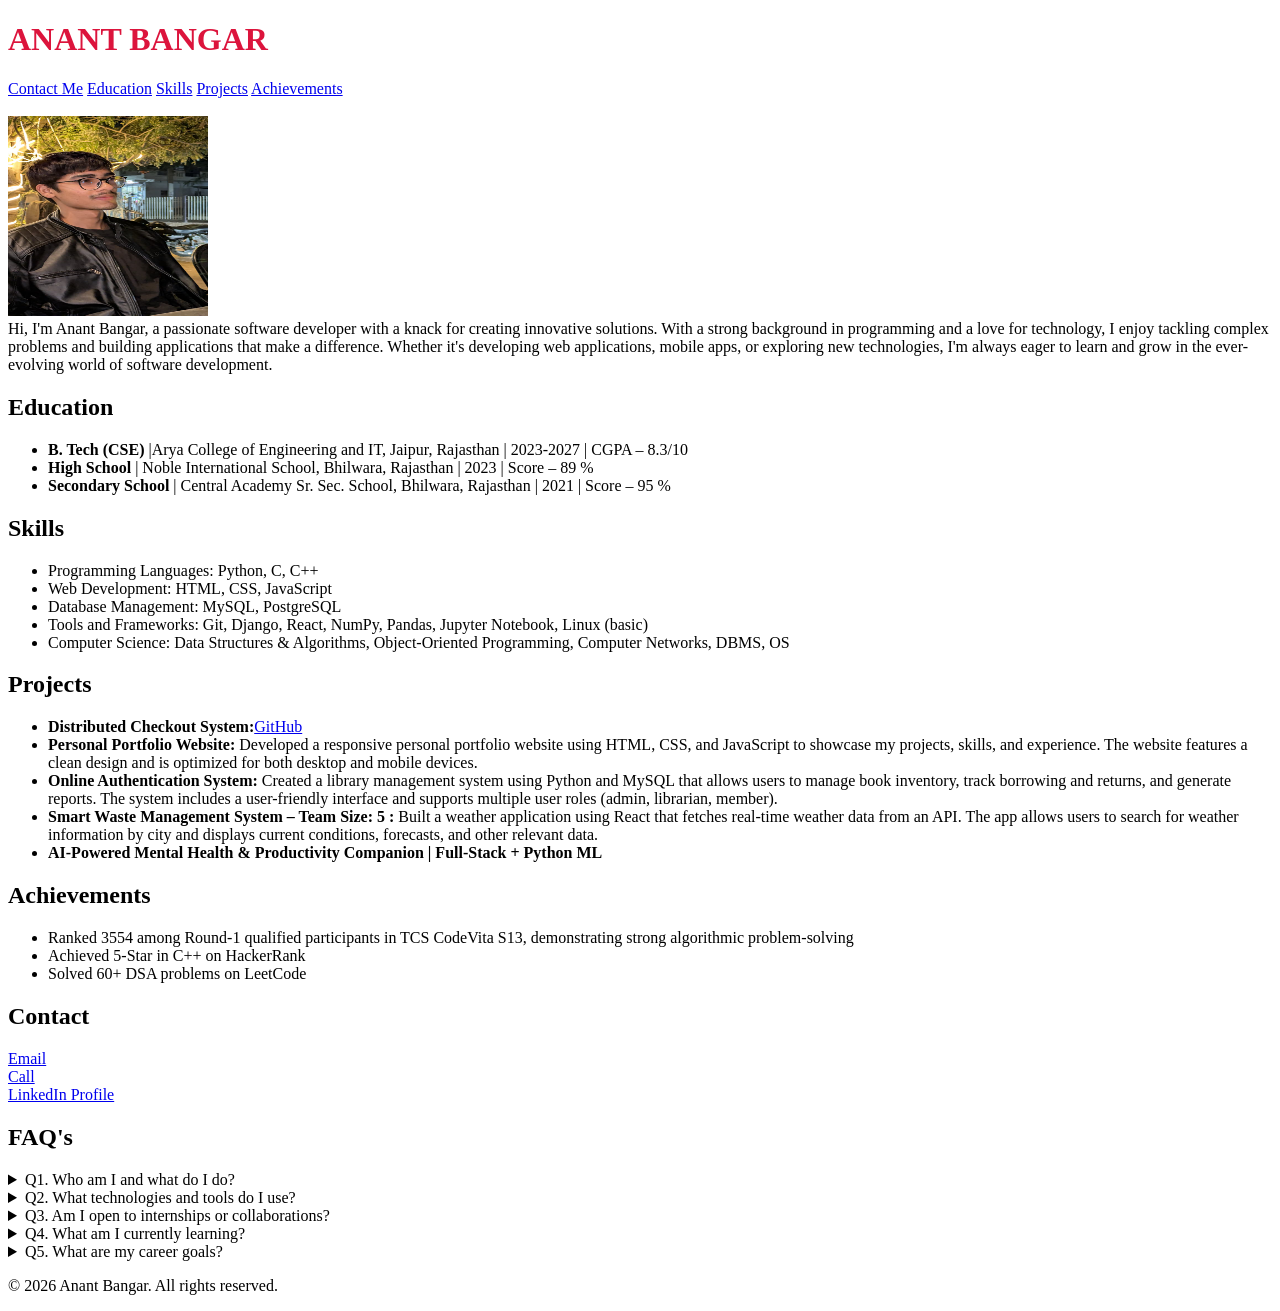
==== index.html @ 2da83461 "Add files via upload" ====
<!DOCTYPE html>
<html lang="en">
<head>
  <meta charset="UTF-8">
  <meta name="viewport" content="width=device-width, initial-scale=1.0">
  <title> Anant Bangar Portfolio</title>
  <link rel="shortcut icon" href="profile.jpg">
  <link rel="stylesheet" href="style.css">
</head>
<body>
  <div>
    <!-- introduction -->
     <h1>ANANT BANGAR</h1>
     <nav class="navbar">
        <div class="btn-group">
          <a href="#contact" class="nav-btn">Contact Me</a>
          <a href="#education" class="nav-btn">Education</a>
          <a href="#skills" class="nav-btn">Skills</a>
          <a href="#projects" class="nav-btn">Projects</a>
          <a href="#achievements" class="nav-btn">Achievements</a>
        </div>
     </nav>
     <br/>
     <header>
        <section id="introduction" class="intro">
          <div class="intro content">
            <img src="profile.jpg" alt="Profile Picture" width="200px" height="200px" loading="lazy ">
            <div class="discription">
              Hi, I'm Anant Bangar, a passionate software developer with a knack for creating innovative solutions. With a strong background in programming and a love for technology, I enjoy tackling complex problems and building applications that make a difference. Whether it's developing web applications, mobile apps, or exploring new technologies, I'm always eager to learn and grow in the ever-evolving world of software development.
            </div>
          </div>
        </section>
     </header>

    <!-- education section -->
     <main>
      <section id="education">
      <h2>Education</h2>
      <ul>
        <li><strong>B. Tech (CSE) </strong> |Arya College of Engineering and IT, Jaipur, Rajasthan | 2023-2027 | CGPA – 8.3/10 </li>
        <li><strong>High School </strong>  | Noble International School, Bhilwara, Rajasthan | 2023 | Score – 89 %  </li>
        <li><strong>Secondary School </strong>  | Central Academy Sr. Sec. School, Bhilwara, Rajasthan | 2021 | Score – 95 %   </li>
      </ul>
    </section>
    <!-- skills section -->
    <section id="skills">
      <h2>Skills</h2>
      <ul>
        <li>Programming Languages: Python, C, C++</li>
        <li>Web Development: HTML, CSS, JavaScript</li>
        <li>Database Management: MySQL, PostgreSQL</li>
        <li>Tools and Frameworks: Git, Django, React, NumPy, Pandas, Jupyter Notebook, Linux (basic)</li>
        <li>Computer Science: Data Structures & Algorithms, Object-Oriented Programming, Computer Networks, DBMS, OS</li>
      </ul>
    </section>
    <!-- project section -->
    <section id="projects">
      <h2>Projects</h2>
      <ul>
        <li><strong>Distributed Checkout System:</strong><a href="https://github.com/anantbangar17/distributed-checkout-orchestrator">GitHub</a></li>
        <li><strong>Personal Portfolio Website:</strong> Developed a responsive personal portfolio website using HTML, CSS, and JavaScript to showcase my projects, skills, and experience. The website features a clean design and is optimized for both desktop and mobile devices.</li>
        <li><strong>Online Authentication System:</strong> Created a library management system using Python and MySQL that allows users to manage book inventory, track borrowing and returns, and generate reports. The system includes a user-friendly interface and supports multiple user roles (admin, librarian, member).</li>
        <li><strong>Smart Waste Management System – Team Size: 5 :</strong> Built a weather application using React that fetches real-time weather data from an API. The app allows users to search for weather information by city and displays current conditions, forecasts, and other relevant data.</li>
        <li><strong>AI-Powered Mental Health & Productivity Companion | Full-Stack + Python ML</strong> </li>
      </ul>
    </section>
    <!-- achievements section -->
    <section id="achievements">
      <h2>Achievements</h2>
      <ul>
        <li>Ranked 3554 among Round-1 qualified participants in TCS CodeVita S13, demonstrating strong algorithmic problem-solving</li>
        <li>Achieved 5-Star in C++ on HackerRank</li>
        <li>Solved 60+ DSA problems on LeetCode</li>
      </ul>
    </section>
    <!-- contact me section -->
    <section id="contact">
      <h2>Contact</h2>
      <a href="mailto:anantbangar2005@gmail.com">Email</a>
      <br>
      <a href="tel:+919909365782">Call</a>
      <br>
      <a href="https://www.linkedin.com/in/anant-bangar-702052254/">LinkedIn Profile</a>
    </section>
    <section id="FAQ's">
      <h2>FAQ's</h2>
      <details>
        <summary>
          Q1. Who am I and what do I do?
        </summary>
        <p>
          I am Anant Bangar, a passionate software developer with a knack for creating innovative solutions. With a strong background in programming and a love for technology, I enjoy tackling complex problems and building applications that make a difference. Whether it's developing web applications, mobile apps, or exploring new technologies, I'm always eager to learn and grow in the ever-evolving world of software development.
        </p>
      </details>
      <details>
        <summary>
          Q2. What technologies and tools do I use?
        </summary>
        <p>
          I work with a strong foundation in programming, web development, and core computer science concepts.
          My primary languages include Python, C, and C++, and for web development I use HTML, CSS, and JavaScript to build responsive user interfaces.
          I am currently expanding my full-stack skill set with technologies such as React, Django, Git, databases (MySQL/PostgreSQL), NumPy, Pandas, and Jupyter Notebook, along with knowledge of Data Structures & Algorithms, DBMS, Operating Systems, and Computer Networks.
          I continuously learn modern development tools and best practices to build scalable and user-friendly web applications.
      </details>
      <details>
        <summary>
          Q3. Am I open to internships or collaborations?
        </summary>
        <p>
          Yes, I am actively seeking software engineering and full-stack development internship opportunities, as well as meaningful collaborations on real-world projects.
          I enjoy working in team environments where I can contribute my technical skills, learn from experienced developers, and build impactful solutions.
          I am open to remote, hybrid, or on-site opportunities that support learning, innovation, and professional growth.
        </p>
      </details>
      <details>
        <summary>
          Q4. What am I currently learning?
        </summary>
        <p>
          I am currently focused on full-stack web development, strengthening my skills in frontend technologies like HTML, CSS, JavaScript, and React, along with backend development using Python and Django and working with databases.
          At the same time, I continue improving my Data Structures & Algorithms and real-world software development practices to become a well-rounded software engineer.
        </p>
      </details>
      <details>
        <summary>
          Q5. What are my career goals?
        </summary>
        <p>
          My long-term goal is to build scalable, user-centric web applications and impactful technology products and grow in the ever-evolving world of software development.
        </p>
      </details>
    </section>
     </main>
    <footer>
      <p>&copy; 2026 Anant Bangar. All rights reserved.</p>
    </footer>
  </div>
</body>
</html>
---- style.css ----
h1{
    color: crimson;
}
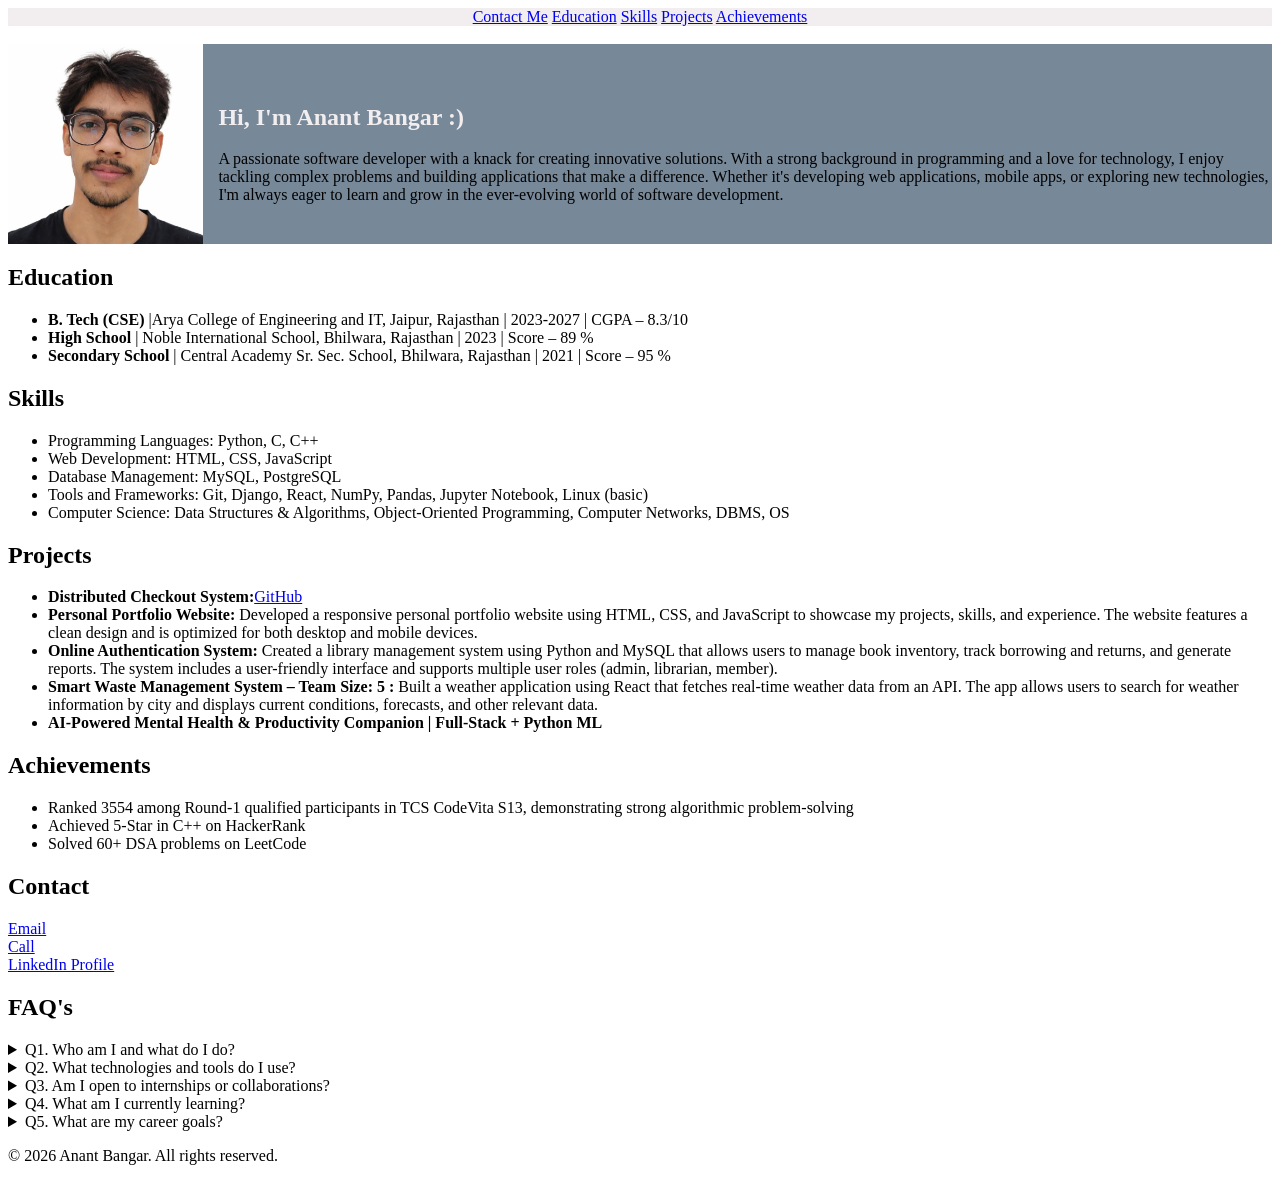
==== commit 51b08e8b: "Add files via upload" ====
--- a/index.html
+++ b/index.html
@@ -4,13 +4,13 @@
   <meta charset="UTF-8">
   <meta name="viewport" content="width=device-width, initial-scale=1.0">
   <title> Anant Bangar Portfolio</title>
-  <link rel="shortcut icon" href="profile.jpg">
+  <link rel="shortcut icon" href="profile.jpeg">
   <link rel="stylesheet" href="style.css">
 </head>
 <body>
   <div>
     <!-- introduction -->
-     <h1>ANANT BANGAR</h1>
+     <!-- <h1>ANANT BANGAR</h1> -->
      <nav class="navbar">
         <div class="btn-group">
           <a href="#contact" class="nav-btn">Contact Me</a>
@@ -24,9 +24,9 @@
      <header>
         <section id="introduction" class="intro">
           <div class="intro content">
-            <img src="profile.jpg" alt="Profile Picture" width="200px" height="200px" loading="lazy ">
+            <img src="profile.jpeg" alt="Profile Picture" width="200px" height="200px" loading="lazy ">
             <div class="discription">
-              Hi, I'm Anant Bangar, a passionate software developer with a knack for creating innovative solutions. With a strong background in programming and a love for technology, I enjoy tackling complex problems and building applications that make a difference. Whether it's developing web applications, mobile apps, or exploring new technologies, I'm always eager to learn and grow in the ever-evolving world of software development.
+              <h1>Hi, I'm Anant Bangar :)</h1> A passionate software developer with a knack for creating innovative solutions. With a strong background in programming and a love for technology, I enjoy tackling complex problems and building applications that make a difference. Whether it's developing web applications, mobile apps, or exploring new technologies, I'm always eager to learn and grow in the ever-evolving world of software development.
             </div>
           </div>
         </section>
--- a/style.css
+++ b/style.css
@@ -1,3 +1,18 @@
 h1{
-    color: crimson;
+    color: rgb(242, 238, 239);
+}
+.intro{
+    display: flex;
+    justify-content: center;
+    align-items: center;
+    background-color: lightslategray;
+}
+.intro img{
+    margin-right: 15px;
+}
+.navbar{
+    display: flex;
+    justify-content: center;
+    align-items: center;
+    background-color: rgb(242, 238, 239);
 }
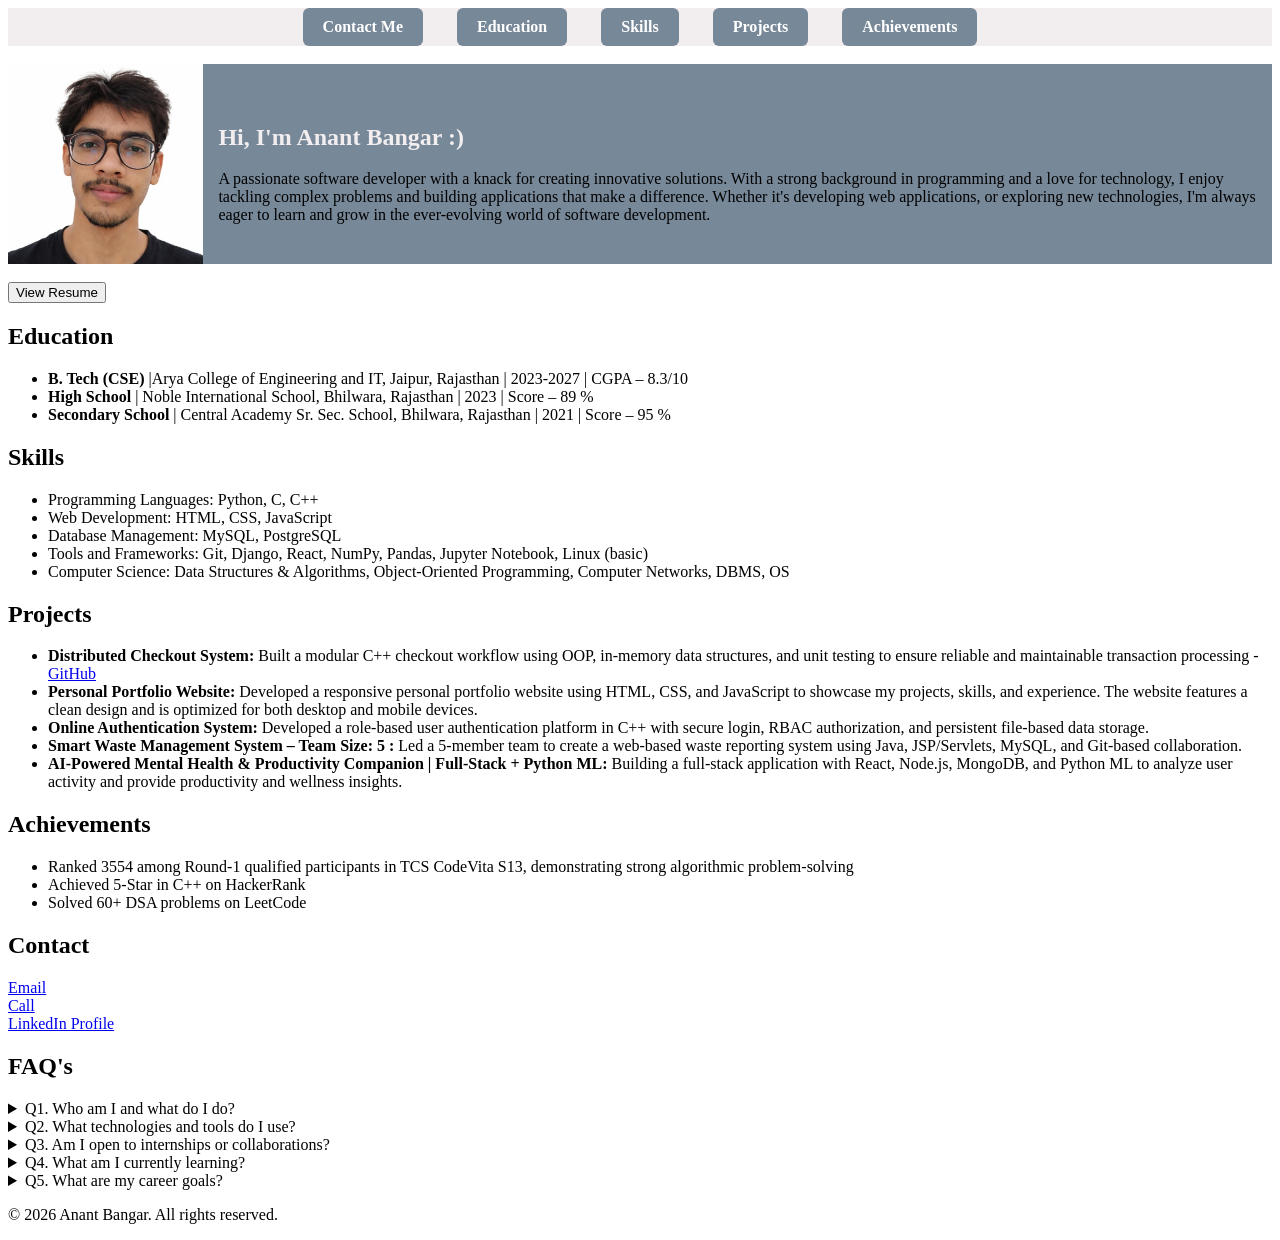
==== commit 778c0e2b: "Add files via upload" ====
--- a/index.html
+++ b/index.html
@@ -26,10 +26,14 @@
           <div class="intro content">
             <img src="profile.jpeg" alt="Profile Picture" width="200px" height="200px" loading="lazy ">
             <div class="discription">
-              <h1>Hi, I'm Anant Bangar :)</h1> A passionate software developer with a knack for creating innovative solutions. With a strong background in programming and a love for technology, I enjoy tackling complex problems and building applications that make a difference. Whether it's developing web applications, mobile apps, or exploring new technologies, I'm always eager to learn and grow in the ever-evolving world of software development.
+              <h1>Hi, I'm Anant Bangar :)</h1> A passionate software developer with a knack for creating innovative solutions. With a strong background in programming and a love for technology, I enjoy tackling complex problems and building applications that make a difference. Whether it's developing web applications, or exploring new technologies, I'm always eager to learn and grow in the ever-evolving world of software development.
             </div>
           </div>
         </section>
+        <br/>
+        <a href="AnantBangar__resume.pdf" target="_blank">
+          <button>View Resume</button>
+        </a>
      </header>
 
     <!-- education section -->
@@ -57,11 +61,11 @@
     <section id="projects">
       <h2>Projects</h2>
       <ul>
-        <li><strong>Distributed Checkout System:</strong><a href="https://github.com/anantbangar17/distributed-checkout-orchestrator">GitHub</a></li>
+        <li><strong>Distributed Checkout System:</strong> Built a modular C++ checkout workflow using OOP, in-memory data structures, and unit testing to ensure reliable and maintainable transaction processing - <a href="https://github.com/anantbangar17/distributed-checkout-orchestrator">GitHub</a></li>
         <li><strong>Personal Portfolio Website:</strong> Developed a responsive personal portfolio website using HTML, CSS, and JavaScript to showcase my projects, skills, and experience. The website features a clean design and is optimized for both desktop and mobile devices.</li>
-        <li><strong>Online Authentication System:</strong> Created a library management system using Python and MySQL that allows users to manage book inventory, track borrowing and returns, and generate reports. The system includes a user-friendly interface and supports multiple user roles (admin, librarian, member).</li>
-        <li><strong>Smart Waste Management System – Team Size: 5 :</strong> Built a weather application using React that fetches real-time weather data from an API. The app allows users to search for weather information by city and displays current conditions, forecasts, and other relevant data.</li>
-        <li><strong>AI-Powered Mental Health & Productivity Companion | Full-Stack + Python ML</strong> </li>
+        <li><strong>Online Authentication System:</strong> Developed a role-based user authentication platform in C++ with secure login, RBAC authorization, and persistent file-based data storage. </li>
+        <li><strong>Smart Waste Management System – Team Size: 5 :</strong> Led a 5-member team to create a web-based waste reporting system using Java, JSP/Servlets, MySQL, and Git-based collaboration.</li>
+        <li><strong>AI-Powered Mental Health & Productivity Companion | Full-Stack + Python ML: </strong>Building a full-stack application with React, Node.js, MongoDB, and Python ML to analyze user activity and provide productivity and wellness insights.  </li>
       </ul>
     </section>
     <!-- achievements section -->
--- a/style.css
+++ b/style.css
@@ -15,4 +15,14 @@
     justify-content: center;
     align-items: center;
     background-color: rgb(242, 238, 239);
+}
+.navbar a{
+    margin: 0 15px;
+    display: inline-block;
+    padding: 10px 20px;
+    background-color: lightslategray;
+    color: white;
+    text-decoration: none;
+    border-radius: 6px;
+    font-weight: bold;
 }
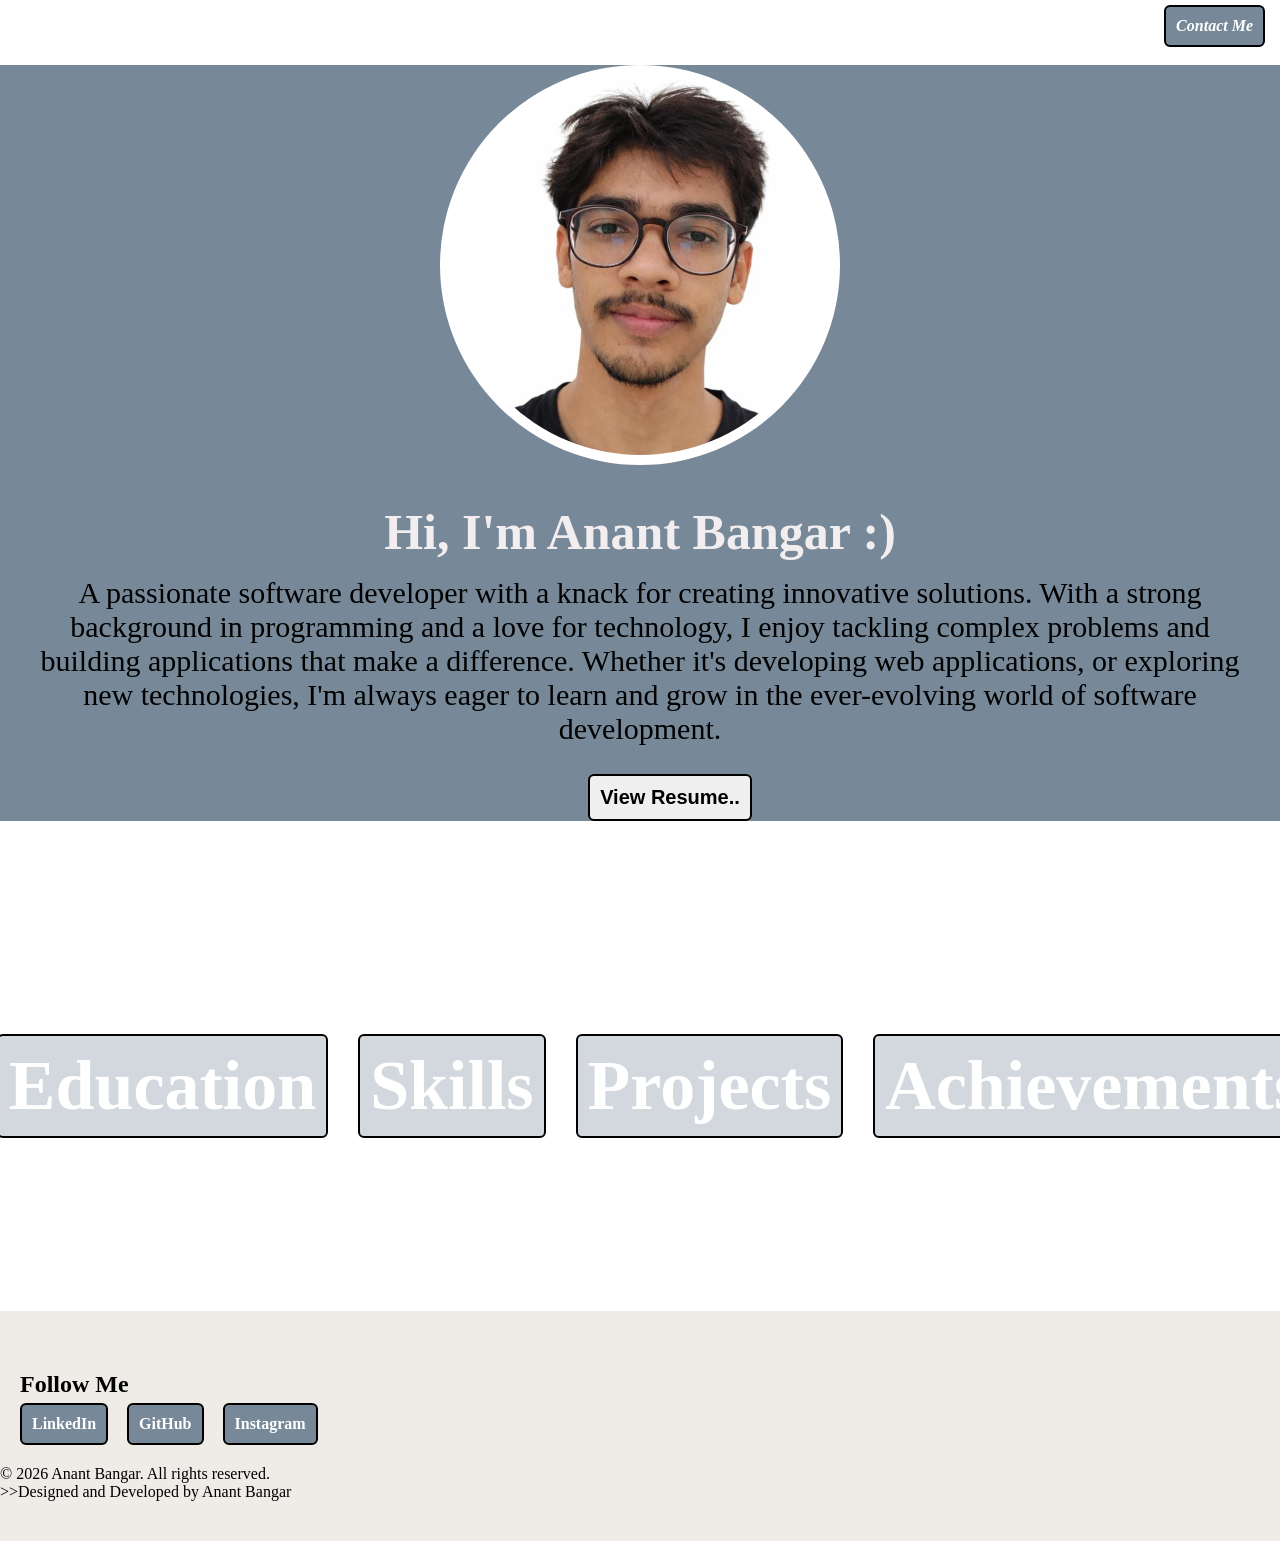
==== commit d2cfe3a2: "Add files via upload" ====
--- a/index.html
+++ b/index.html
@@ -4,140 +4,59 @@
   <meta charset="UTF-8">
   <meta name="viewport" content="width=device-width, initial-scale=1.0">
   <title> Anant Bangar Portfolio</title>
-  <link rel="shortcut icon" href="profile.jpeg">
+  <link rel="shortcut icon" href="portfolio-icon.jpg">
   <link rel="stylesheet" href="style.css">
 </head>
 <body>
-  <div>
     <!-- introduction -->
      <!-- <h1>ANANT BANGAR</h1> -->
      <nav class="navbar">
-        <div class="btn-group">
-          <a href="#contact" class="nav-btn">Contact Me</a>
-          <a href="#education" class="nav-btn">Education</a>
-          <a href="#skills" class="nav-btn">Skills</a>
-          <a href="#projects" class="nav-btn">Projects</a>
-          <a href="#achievements" class="nav-btn">Achievements</a>
-        </div>
+          <a href="contact-form.html" class="nav-btn">Contact Me</a>
      </nav>
      <br/>
-     <header>
+     <header id="info">
         <section id="introduction" class="intro">
-          <div class="intro content">
-            <img src="profile.jpeg" alt="Profile Picture" width="200px" height="200px" loading="lazy ">
-            <div class="discription">
-              <h1>Hi, I'm Anant Bangar :)</h1> A passionate software developer with a knack for creating innovative solutions. With a strong background in programming and a love for technology, I enjoy tackling complex problems and building applications that make a difference. Whether it's developing web applications, or exploring new technologies, I'm always eager to learn and grow in the ever-evolving world of software development.
-            </div>
+          <div class="image">
+            <!-- image -->
+            <img src="profile.jpeg" alt="Profile Picture" width="400px" height="400px" loading="lazy ">
           </div>
+          <br>
+            <!-- summary -->
+          <div class="description">
+            <h1> Hi, I'm Anant Bangar :)</h1> 
+            <p> 
+              A passionate software developer with a knack for creating innovative solutions. 
+              With a strong background in programming and a love for technology, 
+              I enjoy tackling complex problems and building applications that make a difference. 
+              Whether it's developing web applications, or exploring new technologies, 
+              I'm always eager to learn and grow in the ever-evolving world of software development.
+            </p>
+          </div>
+          <!-- resume -->
+          <a href="AnantBangar__resume.pdf" target="_blank">
+            <button class="resume-btn">View Resume..</button>
+          </a>
         </section>
-        <br/>
-        <a href="AnantBangar__resume.pdf" target="_blank">
-          <button>View Resume</button>
-        </a>
      </header>
-
-    <!-- education section -->
      <main>
-      <section id="education">
-      <h2>Education</h2>
-      <ul>
-        <li><strong>B. Tech (CSE) </strong> |Arya College of Engineering and IT, Jaipur, Rajasthan | 2023-2027 | CGPA – 8.3/10 </li>
-        <li><strong>High School </strong>  | Noble International School, Bhilwara, Rajasthan | 2023 | Score – 89 %  </li>
-        <li><strong>Secondary School </strong>  | Central Academy Sr. Sec. School, Bhilwara, Rajasthan | 2021 | Score – 95 %   </li>
-      </ul>
-    </section>
-    <!-- skills section -->
-    <section id="skills">
-      <h2>Skills</h2>
-      <ul>
-        <li>Programming Languages: Python, C, C++</li>
-        <li>Web Development: HTML, CSS, JavaScript</li>
-        <li>Database Management: MySQL, PostgreSQL</li>
-        <li>Tools and Frameworks: Git, Django, React, NumPy, Pandas, Jupyter Notebook, Linux (basic)</li>
-        <li>Computer Science: Data Structures & Algorithms, Object-Oriented Programming, Computer Networks, DBMS, OS</li>
-      </ul>
-    </section>
-    <!-- project section -->
-    <section id="projects">
-      <h2>Projects</h2>
-      <ul>
-        <li><strong>Distributed Checkout System:</strong> Built a modular C++ checkout workflow using OOP, in-memory data structures, and unit testing to ensure reliable and maintainable transaction processing - <a href="https://github.com/anantbangar17/distributed-checkout-orchestrator">GitHub</a></li>
-        <li><strong>Personal Portfolio Website:</strong> Developed a responsive personal portfolio website using HTML, CSS, and JavaScript to showcase my projects, skills, and experience. The website features a clean design and is optimized for both desktop and mobile devices.</li>
-        <li><strong>Online Authentication System:</strong> Developed a role-based user authentication platform in C++ with secure login, RBAC authorization, and persistent file-based data storage. </li>
-        <li><strong>Smart Waste Management System – Team Size: 5 :</strong> Led a 5-member team to create a web-based waste reporting system using Java, JSP/Servlets, MySQL, and Git-based collaboration.</li>
-        <li><strong>AI-Powered Mental Health & Productivity Companion | Full-Stack + Python ML: </strong>Building a full-stack application with React, Node.js, MongoDB, and Python ML to analyze user activity and provide productivity and wellness insights.  </li>
-      </ul>
-    </section>
-    <!-- achievements section -->
-    <section id="achievements">
-      <h2>Achievements</h2>
-      <ul>
-        <li>Ranked 3554 among Round-1 qualified participants in TCS CodeVita S13, demonstrating strong algorithmic problem-solving</li>
-        <li>Achieved 5-Star in C++ on HackerRank</li>
-        <li>Solved 60+ DSA problems on LeetCode</li>
-      </ul>
-    </section>
-    <!-- contact me section -->
-    <section id="contact">
-      <h2>Contact</h2>
-      <a href="mailto:anantbangar2005@gmail.com">Email</a>
-      <br>
-      <a href="tel:+919909365782">Call</a>
-      <br>
-      <a href="https://www.linkedin.com/in/anant-bangar-702052254/">LinkedIn Profile</a>
-    </section>
-    <section id="FAQ's">
-      <h2>FAQ's</h2>
-      <details>
-        <summary>
-          Q1. Who am I and what do I do?
-        </summary>
-        <p>
-          I am Anant Bangar, a passionate software developer with a knack for creating innovative solutions. With a strong background in programming and a love for technology, I enjoy tackling complex problems and building applications that make a difference. Whether it's developing web applications, mobile apps, or exploring new technologies, I'm always eager to learn and grow in the ever-evolving world of software development.
-        </p>
-      </details>
-      <details>
-        <summary>
-          Q2. What technologies and tools do I use?
-        </summary>
-        <p>
-          I work with a strong foundation in programming, web development, and core computer science concepts.
-          My primary languages include Python, C, and C++, and for web development I use HTML, CSS, and JavaScript to build responsive user interfaces.
-          I am currently expanding my full-stack skill set with technologies such as React, Django, Git, databases (MySQL/PostgreSQL), NumPy, Pandas, and Jupyter Notebook, along with knowledge of Data Structures & Algorithms, DBMS, Operating Systems, and Computer Networks.
-          I continuously learn modern development tools and best practices to build scalable and user-friendly web applications.
-      </details>
-      <details>
-        <summary>
-          Q3. Am I open to internships or collaborations?
-        </summary>
-        <p>
-          Yes, I am actively seeking software engineering and full-stack development internship opportunities, as well as meaningful collaborations on real-world projects.
-          I enjoy working in team environments where I can contribute my technical skills, learn from experienced developers, and build impactful solutions.
-          I am open to remote, hybrid, or on-site opportunities that support learning, innovation, and professional growth.
-        </p>
-      </details>
-      <details>
-        <summary>
-          Q4. What am I currently learning?
-        </summary>
-        <p>
-          I am currently focused on full-stack web development, strengthening my skills in frontend technologies like HTML, CSS, JavaScript, and React, along with backend development using Python and Django and working with databases.
-          At the same time, I continue improving my Data Structures & Algorithms and real-world software development practices to become a well-rounded software engineer.
-        </p>
-      </details>
-      <details>
-        <summary>
-          Q5. What are my career goals?
-        </summary>
-        <p>
-          My long-term goal is to build scalable, user-centric web applications and impactful technology products and grow in the ever-evolving world of software development.
-        </p>
-      </details>
-    </section>
+      <div id="sections">
+          <a href="education.html" class="nav-btn">Education</a>
+          <a href="skills.html" class="nav-btn">Skills</a>
+          <br> <br>
+          <a href="projects.html" class="nav-btn">Projects</a>
+          <a href="achievements.html" class="nav-btn">Achievements</a>
+      </div>
      </main>
-    <footer>
+    <footer class="footer">
+      <!-- contact me section -->
+      <section id="socials">
+      <h2>Follow Me</h2>
+      <a href="https://www.linkedin.com/in/anant-bangar-702052254/">LinkedIn</a>
+      <a href="https://github.com/anantbangar17">GitHub</a>
+      <a href="https://www.instagram.com/anantbangar17?igsh=cnFzNm43YWFlYmx1">Instagram</a>
+      </section>
       <p>&copy; 2026 Anant Bangar. All rights reserved.</p>
+      <p>>>Designed and Developed by Anant Bangar</p>
     </footer>
-  </div>
 </body>
 </html>
--- a/style.css
+++ b/style.css
@@ -1,28 +1,195 @@
+*{
+    margin: 0;
+    padding: 0;
+    box-sizing: border-box;
+}
 h1{
     color: rgb(242, 238, 239);
 }
 .intro{
+    justify-content: center;
+    align-items: center;
+    background-color: #778899;
+    /* margin-top: 40px; */
+    /* margin-bottom: 30px; */
+    /* padding-top: 20px; */
+}
+.intro img{
+    /* margin-left: 10px;
+    margin-right: 15px; */
+    border-radius: 200px;
+    background-color: white;
+    padding: 10px;
+}
+.intro a{
+    /* display: inline-block; */
+    display: flex;
+    flex-wrap: wrap;
+    flex-direction: row;
+    margin-left: 60px;
+    margin-top: 8px;
+    justify-content: center;
+    align-items: center;
+    text-decoration: none;
+}
+.resume-btn{
+    font-size: 20px;
+    text-decoration: none;
+    border-radius: 6px;
+    font-weight: bold;
+    border: 2px solid black;
+    padding: 10px;
+}
+.intro p{
+    margin-top: 5px;
+}
+.image{
     display: flex;
     justify-content: center;
     align-items: center;
-    background-color: lightslategray;
 }
-.intro img{
-    margin-right: 15px;
-}
+
 .navbar{
+    font-style: italic;
     display: flex;
-    justify-content: center;
-    align-items: center;
-    background-color: rgb(242, 238, 239);
+    justify-content: right;
+    align-items: right;
+    margin-top: 5px;
+    /* margin-bottom: 20px; */
+    position: sticky;
+    top: 0;
+    
+    /* background-color: rgb(242, 238, 239); */
 }
 .navbar a{
     margin: 0 15px;
     display: inline-block;
-    padding: 10px 20px;
-    background-color: lightslategray;
+    padding: 10px;
+    background-color: lightslategrey;
     color: white;
     text-decoration: none;
     border-radius: 6px;
     font-weight: bold;
+    border: 2px solid black;
+}
+#sections{
+    display: flex;
+    justify-content: center;
+    align-items: center;
+    margin-top: 40px;
+    padding: 50px;
+    margin-left: 50px;
+    margin-right: 20px;
+    height: 50vh;
+}
+#sections a{
+    margin: 0 15px;
+    /* display: inline-block; */
+    padding: 10px;
+    background-color: rgba(119, 136, 153, 0.326);
+    color: white;
+    text-decoration: none;
+    border-radius: 6px;
+    font-weight: bold;
+    border: 2px solid black;
+    font-size: 70px;
+}
+.description{
+    background-color: lightslategrey;
+    padding: 20px;
+}
+.description h1{
+    text-align: center;
+    font-size: 50px;
+}
+.description p{
+    font-size: 30px;
+    margin-top: 15px;
+    text-align: center;
+}
+#education, #skills, #projects, #achievements{
+    background-color: rgb(242, 238, 239);
+    padding: 20px;
+    margin-top: 20px;
+}
+#socials{
+    padding: 20px;
+    margin-top: 20px;
+}
+#socials a{
+    display: inline-block;
+    margin-right: 15px;
+    margin-top: 5px;
+    padding: 10px;
+    background-color: lightslategrey;
+    color: white;
+    text-decoration: none;
+    border-radius: 6px;
+    font-weight: bold;
+    border: 2px solid black;
+}
+#FAQs{
+    background-color: rgb(242, 238, 239);
+    padding: 20px;
+    margin-top: 20px;
+}
+.footer{
+    background-color: rgba(225, 219, 211, 0.521);
+    padding-bottom: 40px;
+    padding-top: 20px;
+}
+#contact-form{
+    background-color: rgb(242, 238, 239);
+    padding-left: 100px;
+    padding-top: 50px;
+    padding-bottom: 30px;
+    margin-top: 20px;
+    font-size: 40px;
+}
+#contact-form h2{
+    margin-bottom: 80px;
+    /* padding-top: 30px; */
+}
+#name, #email, #message{
+    padding: 10px;
+    font-size: 25px;
+}
+#button{
+    font-size: 20px;
+    text-decoration: none;
+    border-radius: 6px;
+    /* font-weight: bold; */
+    border: 2px solid gray;
+    padding: 10px;
+}
+#checkbox{
+    /* width: 20px;
+    height: 20px; */
+    padding-top: 5px;
+    padding-left: 7px;
+    font-size: 27px;
+}
+#HTML, #CSS, #JavaScript{
+    display: inline-block;
+    margin-right: 15px;
+    /* margin-top: 5px; */
+    padding: 10px;
+}
+#achievements{
+    padding-left: 10%;
+    padding-right: 10%;
+    width: 100%;
+    height: 100vh;
+}
+#achievements h2{
+    font-size: 50px;
+    margin-bottom: 20px;
+    display: flex;
+    justify-content: center;
+    align-items: center;
+}
+#achievements ul{
+    font-size: 30px;
+    margin-top: 15px;
+    
 }
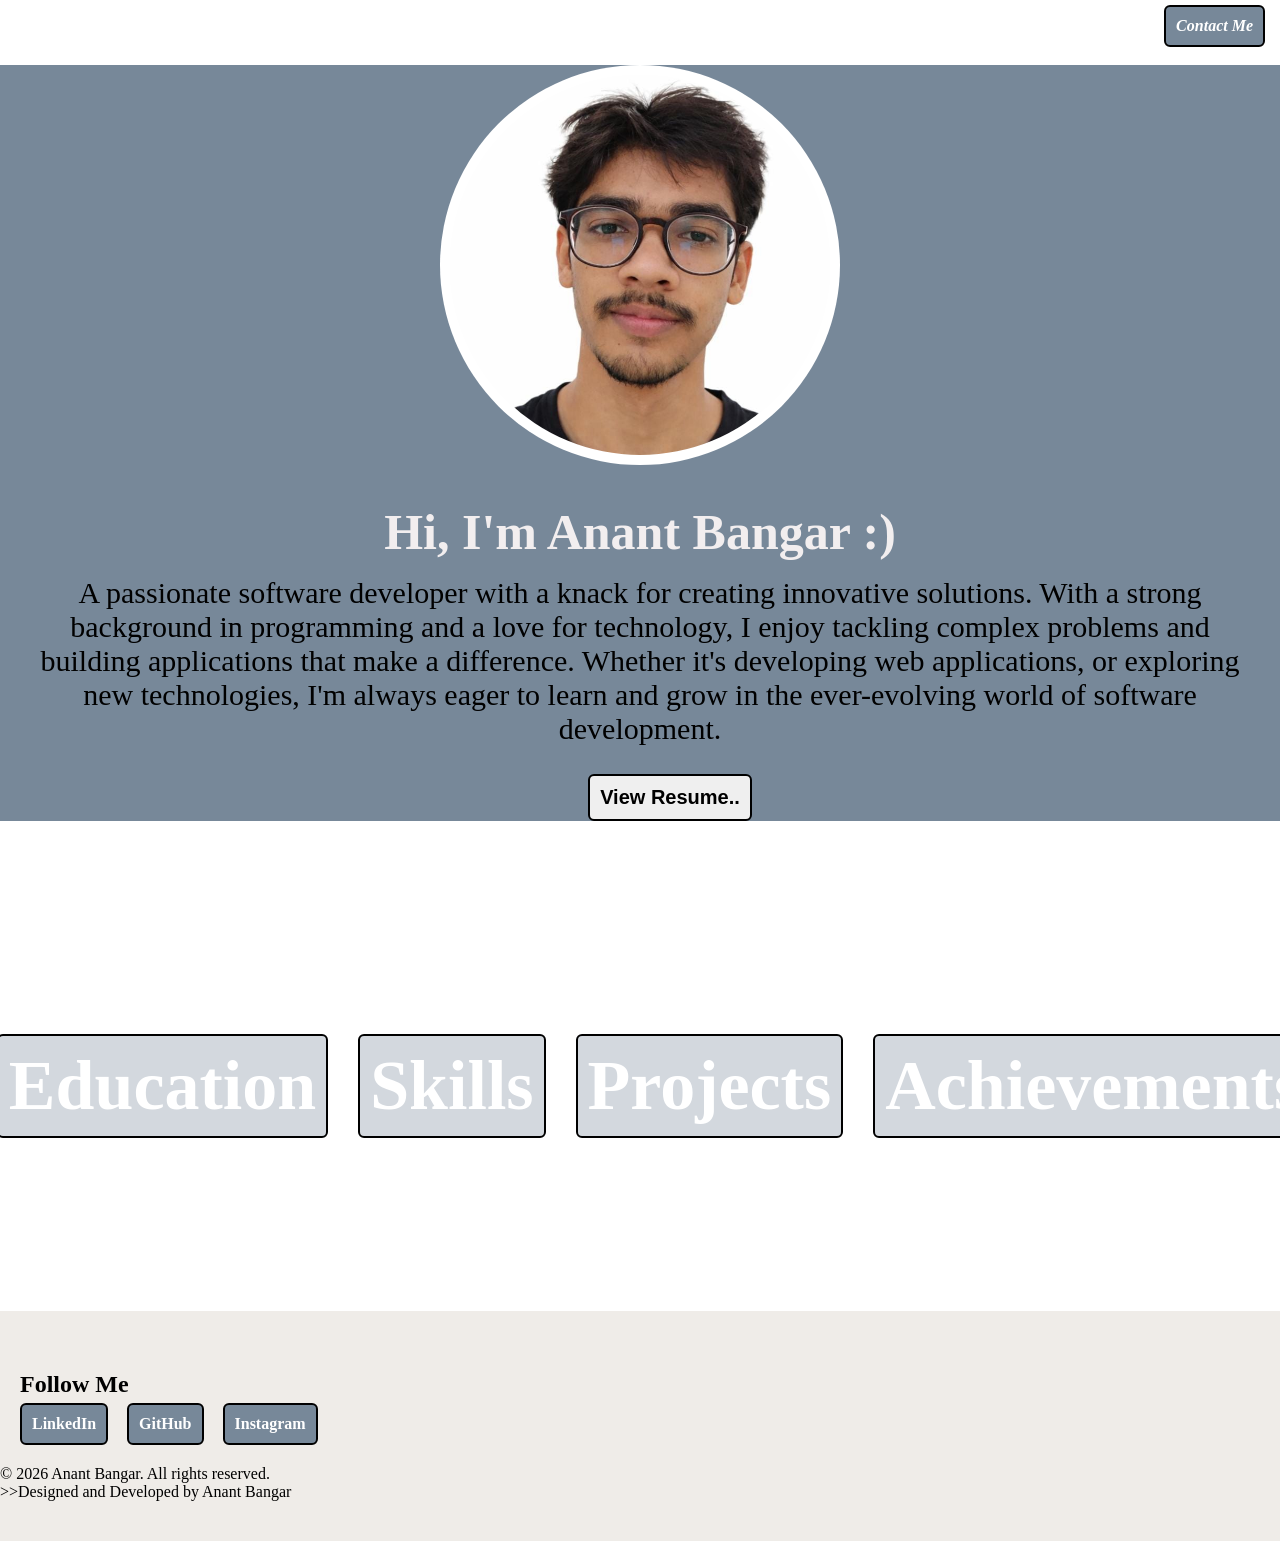
==== commit 32a44465: "Add files via upload" ====
--- a/index.html
+++ b/index.html
@@ -33,7 +33,7 @@
             </p>
           </div>
           <!-- resume -->
-          <a href="AnantBangar__resume.pdf" target="_blank">
+          <a href="Anant Bangar__resume.pdf" target="_blank">
             <button class="resume-btn">View Resume..</button>
           </a>
         </section>
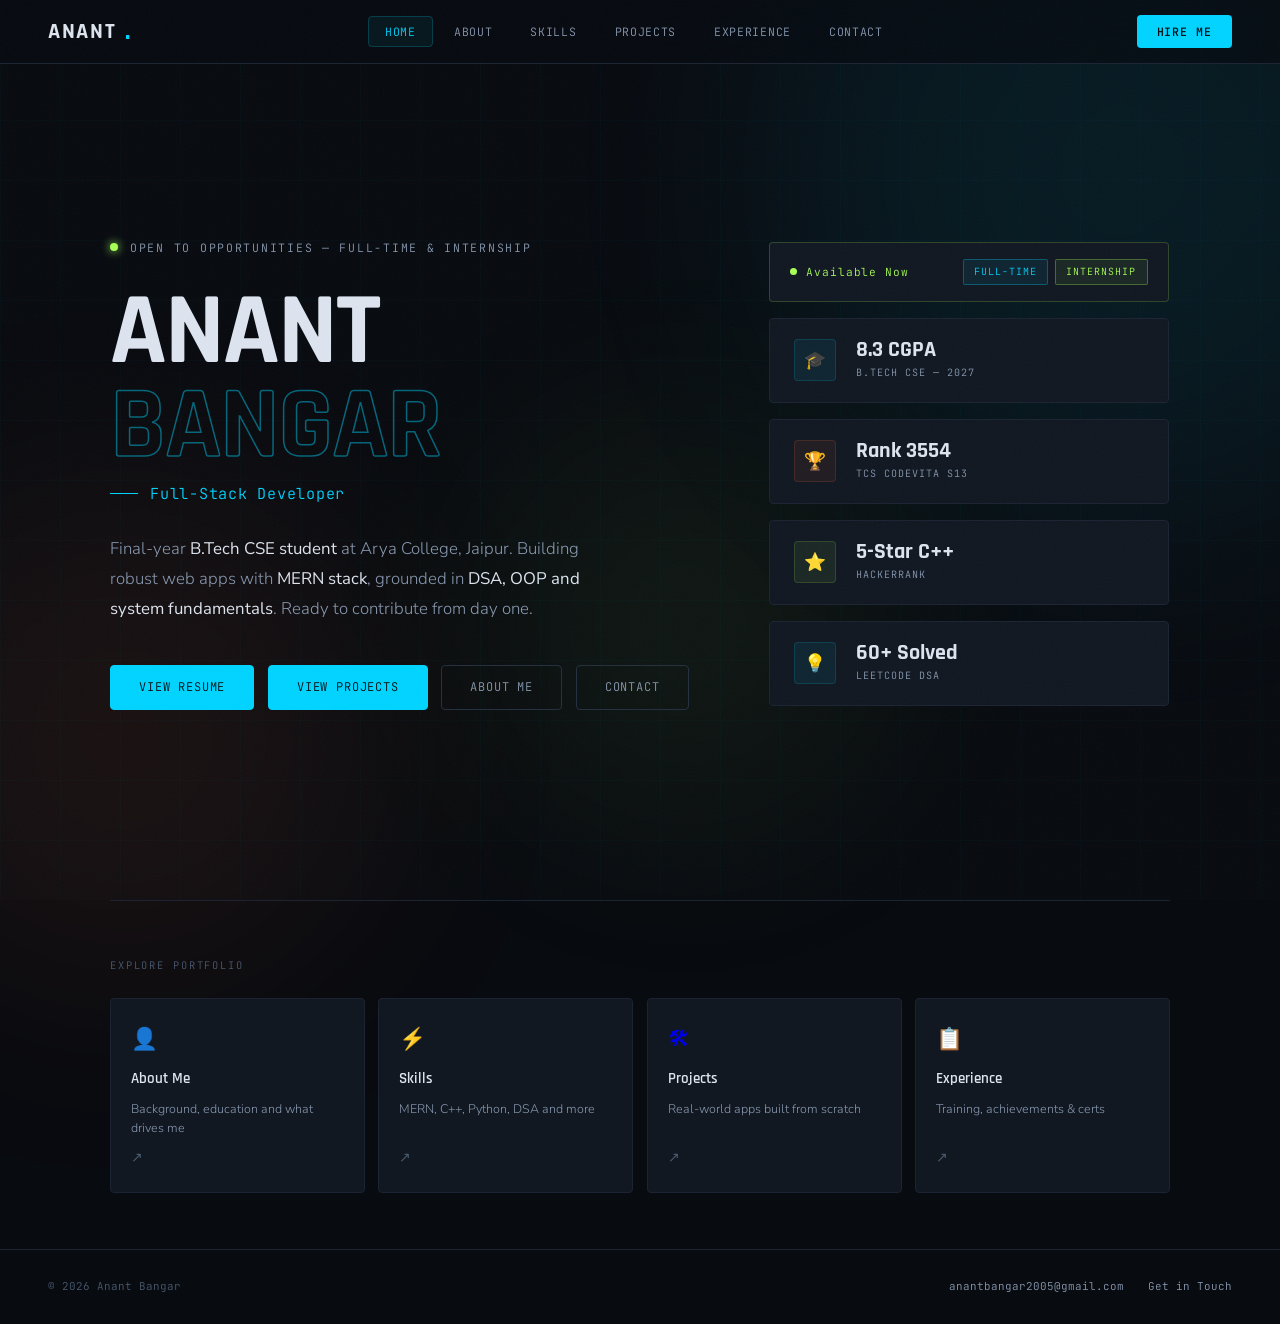
==== commit fc14e996: "Add files via upload" ====
--- a/index.html
+++ b/index.html
@@ -1,62 +1,318 @@
-<!DOCTYPE html>
-<html lang="en">
-<head>
-  <meta charset="UTF-8">
-  <meta name="viewport" content="width=device-width, initial-scale=1.0">
-  <title> Anant Bangar Portfolio</title>
-  <link rel="shortcut icon" href="portfolio-icon.jpg">
-  <link rel="stylesheet" href="style.css">
-</head>
-<body>
-    <!-- introduction -->
-     <!-- <h1>ANANT BANGAR</h1> -->
-     <nav class="navbar">
-          <a href="contact-form.html" class="nav-btn">Contact Me</a>
-     </nav>
-     <br/>
-     <header id="info">
-        <section id="introduction" class="intro">
-          <div class="image">
-            <!-- image -->
-            <img src="profile.jpeg" alt="Profile Picture" width="400px" height="400px" loading="lazy ">
-          </div>
-          <br>
-            <!-- summary -->
-          <div class="description">
-            <h1> Hi, I'm Anant Bangar :)</h1> 
-            <p> 
-              A passionate software developer with a knack for creating innovative solutions. 
-              With a strong background in programming and a love for technology, 
-              I enjoy tackling complex problems and building applications that make a difference. 
-              Whether it's developing web applications, or exploring new technologies, 
-              I'm always eager to learn and grow in the ever-evolving world of software development.
-            </p>
-          </div>
-          <!-- resume -->
-          <a href="Anant Bangar__resume.pdf" target="_blank">
-            <button class="resume-btn">View Resume..</button>
-          </a>
-        </section>
-     </header>
-     <main>
-      <div id="sections">
-          <a href="education.html" class="nav-btn">Education</a>
-          <a href="skills.html" class="nav-btn">Skills</a>
-          <br> <br>
-          <a href="projects.html" class="nav-btn">Projects</a>
-          <a href="achievements.html" class="nav-btn">Achievements</a>
-      </div>
-     </main>
-    <footer class="footer">
-      <!-- contact me section -->
-      <section id="socials">
-      <h2>Follow Me</h2>
-      <a href="https://www.linkedin.com/in/anant-bangar-702052254/">LinkedIn</a>
-      <a href="https://github.com/anantbangar17">GitHub</a>
-      <a href="https://www.instagram.com/anantbangar17?igsh=cnFzNm43YWFlYmx1">Instagram</a>
-      </section>
-      <p>&copy; 2026 Anant Bangar. All rights reserved.</p>
-      <p>>>Designed and Developed by Anant Bangar</p>
-    </footer>
-</body>
-</html>+<!DOCTYPE html>
+<html lang="en">
+<head>
+  <meta charset="UTF-8"/>
+  <meta name="viewport" content="width=device-width, initial-scale=1.0"/>
+  <title>Anant Bangar — Full-Stack Developer</title>
+  <link rel="stylesheet" href="style.css"/>
+  <style>
+    .hero {
+      min-height: calc(100vh - 64px);
+      display: flex;
+      align-items: center;
+      padding: 4rem 0 5rem;
+    }
+    .hero-grid {
+      display: grid;
+      grid-template-columns: 1fr 400px;
+      gap: 5rem;
+      align-items: center;
+    }
+    .hero-eyebrow {
+      display: flex;
+      align-items: center;
+      gap: 0.75rem;
+      margin-bottom: 1.75rem;
+    }
+    .status-dot {
+      width: 8px; height: 8px;
+      border-radius: 50%;
+      background: var(--accent3);
+      box-shadow: 0 0 10px var(--accent3);
+      animation: pulse-dot 2s ease-in-out infinite;
+    }
+    @keyframes pulse-dot {
+      0%,100% { opacity: 1; transform: scale(1); }
+      50%      { opacity: 0.55; transform: scale(0.82); }
+    }
+    .eyebrow-text {
+      font-family: var(--font-mono);
+      font-size: 0.72rem;
+      letter-spacing: 0.15em;
+      text-transform: uppercase;
+      color: var(--text2);
+    }
+    .hero-name {
+      font-family: var(--font-head);
+      font-weight: 700;
+      font-size: clamp(3.5rem, 8vw, 7rem);
+      line-height: 0.92;
+      letter-spacing: -0.02em;
+      margin-bottom: 0.5rem;
+    }
+    .hero-name .outline {
+      color: transparent;
+      -webkit-text-stroke: 1.5px rgba(0,212,255,0.45);
+    }
+    .hero-role {
+      font-family: var(--font-mono);
+      font-size: 0.95rem;
+      color: var(--accent);
+      letter-spacing: 0.05em;
+      margin-bottom: 1.75rem;
+      display: flex;
+      align-items: center;
+      gap: 0.75rem;
+    }
+    .hero-role::before { content:''; width:28px; height:1px; background:var(--accent); }
+    .hero-desc {
+      font-size: 1.05rem;
+      color: var(--text2);
+      line-height: 1.8;
+      max-width: 500px;
+      margin-bottom: 2.5rem;
+    }
+    .hero-desc strong { color: var(--text); font-weight: 400; }
+    .hero-actions { display: flex; gap: 0.85rem; flex-wrap: wrap; }
+
+    /* Right panel */
+    .hero-panel { display: flex; flex-direction: column; gap: 1rem; }
+    .availability-bar {
+      background: var(--surface);
+      border: 1px solid rgba(168,255,87,0.2);
+      border-radius: var(--radius);
+      padding: 1rem 1.25rem;
+      display: flex;
+      align-items: center;
+      justify-content: space-between;
+      gap: 1rem;
+    }
+    .avail-left {
+      display: flex;
+      align-items: center;
+      gap: 0.6rem;
+      font-family: var(--font-mono);
+      font-size: 0.7rem;
+      color: var(--accent3);
+      letter-spacing: 0.08em;
+    }
+    .avail-dot {
+      width: 7px; height: 7px;
+      border-radius: 50%;
+      background: var(--accent3);
+      animation: pulse-dot 2s ease-in-out infinite;
+    }
+    .avail-badges { display: flex; gap: 0.4rem; flex-wrap: wrap; }
+
+    .stat-card {
+      background: var(--surface);
+      border: 1px solid var(--border);
+      border-radius: var(--radius);
+      padding: 1.25rem 1.5rem;
+      display: flex;
+      align-items: center;
+      gap: 1.25rem;
+      transition: border-color 0.2s, transform 0.2s;
+    }
+    .stat-card:hover { border-color: rgba(0,212,255,0.25); transform: translateX(4px); }
+    .stat-icon {
+      width: 42px; height: 42px;
+      background: rgba(0,212,255,0.07);
+      border: 1px solid rgba(0,212,255,0.15);
+      border-radius: var(--radius);
+      display: flex; align-items: center; justify-content: center;
+      font-size: 1.1rem; flex-shrink: 0;
+    }
+    .stat-card:nth-child(3) .stat-icon { background:rgba(255,107,53,0.07); border-color:rgba(255,107,53,0.15); }
+    .stat-card:nth-child(4) .stat-icon { background:rgba(168,255,87,0.07); border-color:rgba(168,255,87,0.15); }
+    .stat-val {
+      font-family: var(--font-head);
+      font-weight: 700;
+      font-size: 1.4rem;
+      color: var(--text);
+      line-height: 1;
+    }
+    .stat-lbl {
+      font-family: var(--font-mono);
+      font-size: 0.63rem;
+      color: var(--text2);
+      letter-spacing: 0.1em;
+      text-transform: uppercase;
+      margin-top: 0.25rem;
+    }
+
+    /* Quick nav */
+    .quick-nav { padding: 3.5rem 0; border-top: 1px solid var(--border); }
+    .qnav-label {
+      font-family: var(--font-mono);
+      font-size: 0.65rem;
+      letter-spacing: 0.18em;
+      text-transform: uppercase;
+      color: var(--text3);
+      margin-bottom: 1.5rem;
+    }
+    .quick-grid {
+      display: grid;
+      grid-template-columns: repeat(4, 1fr);
+      gap: 0.85rem;
+    }
+    .qlink {
+      background: var(--surface);
+      border: 1px solid var(--border);
+      border-radius: var(--radius);
+      padding: 1.4rem 1.25rem;
+      display: flex;
+      flex-direction: column;
+      gap: 0.55rem;
+      transition: border-color 0.2s, transform 0.2s, box-shadow 0.2s;
+    }
+    .qlink:hover {
+      border-color: rgba(0,212,255,0.3);
+      transform: translateY(-5px);
+      box-shadow: 0 16px 32px rgba(0,0,0,0.4);
+    }
+    .qlink-icon { font-size: 1.35rem; }
+    .qlink-title {
+      font-family: var(--font-head);
+      font-weight: 600;
+      font-size: 0.95rem;
+      color: var(--text);
+    }
+    .qlink-desc { font-size: 0.78rem; color: var(--text2); line-height: 1.5; }
+    .qlink-arrow { font-size: 0.9rem; color: var(--text3); margin-top: auto; transition: color 0.2s, transform 0.2s; }
+    .qlink:hover .qlink-arrow { color: var(--accent); transform: translate(3px,-2px); }
+
+    @media (max-width: 900px) {
+      .hero-grid { grid-template-columns: 1fr; gap: 3rem; }
+      .hero-panel { flex-direction: row; flex-wrap: wrap; }
+      .stat-card { flex: 1 1 160px; }
+      .availability-bar { flex: 1 1 100%; }
+      .quick-grid { grid-template-columns: repeat(2, 1fr); }
+    }
+  </style>
+</head>
+<body>
+  <div class="page-grid-bg"></div>
+  <div class="orb orb-1"></div>
+  <div class="orb orb-2"></div>
+  <div class="orb orb-3"></div>
+
+  <nav class="nav">
+    <a class="nav-logo" href="index.html">ANANT<span class="dot">.</span></a>
+    <ul class="nav-links" id="navLinks">
+      <li><a href="index.html" class="active">Home</a></li>
+      <li><a href="about.html">About</a></li>
+      <li><a href="skills.html">Skills</a></li>
+      <li><a href="projects.html">Projects</a></li>
+      <li><a href="experience.html">Experience</a></li>
+      <li><a href="contact.html">Contact</a></li>
+    </ul>
+    <a class="nav-hire" href="contact.html">Hire Me</a>
+    <div class="hamburger" id="hamburger" onclick="toggleNav()">
+      <span></span><span></span><span></span>
+    </div>
+  </nav>
+
+  <main class="page">
+    <div class="container">
+      <section class="hero">
+        <div class="hero-grid">
+          <div>
+            <div class="hero-eyebrow fade-up">
+              <div class="status-dot"></div>
+              <span class="eyebrow-text">Open to Opportunities — Full-Time &amp; Internship</span>
+            </div>
+            <h1 class="hero-name fade-up">ANANT<br><span class="outline">BANGAR</span></h1>
+            <div class="hero-role fade-up">Full-Stack Developer</div>
+            <p class="hero-desc fade-up">
+              Final-year <strong>B.Tech CSE student</strong> at Arya College, Jaipur.
+              Building robust web apps with <strong>MERN stack</strong>, grounded in
+              <strong>DSA, OOP and system fundamentals</strong>.
+              Ready to contribute from day one.
+            </p>
+            <div class="hero-actions fade-up">
+              <a class="btn btn-primary" href="Anant Bangar__resume.pdf" target="_blank">View Resume</a>
+              <a class="btn btn-primary" href="projects.html">View Projects</a>
+              <a class="btn btn-outline" href="about.html">About Me</a>
+              <a class="btn btn-outline" href="contact.html">Contact</a>
+            </div>
+          </div>
+
+          <div class="hero-panel fade-up">
+            <div class="availability-bar">
+              <div class="avail-left"><div class="avail-dot"></div>Available Now</div>
+              <div class="avail-badges">
+                <span class="badge badge-cyan">Full-Time</span>
+                <span class="badge badge-lime">Internship</span>
+              </div>
+            </div>
+            <div class="stat-card">
+              <div class="stat-icon">🎓</div>
+              <div><div class="stat-val">8.3 CGPA</div><div class="stat-lbl">B.Tech CSE — 2027</div></div>
+            </div>
+            <div class="stat-card">
+              <div class="stat-icon">🏆</div>
+              <div><div class="stat-val">Rank 3554</div><div class="stat-lbl">TCS CodeVita S13</div></div>
+            </div>
+            <div class="stat-card">
+              <div class="stat-icon">⭐</div>
+              <div><div class="stat-val">5-Star C++</div><div class="stat-lbl">HackerRank</div></div>
+            </div>
+            <div class="stat-card">
+              <div class="stat-icon">💡</div>
+              <div><div class="stat-val">60+ Solved</div><div class="stat-lbl">LeetCode DSA</div></div>
+            </div>
+          </div>
+        </div>
+      </section>
+
+      <section class="quick-nav">
+        <div class="qnav-label fade-up">Explore Portfolio</div>
+        <div class="quick-grid">
+          <a class="qlink fade-up" href="about.html">
+            <div class="qlink-icon">👤</div>
+            <div class="qlink-title">About Me</div>
+            <div class="qlink-desc">Background, education and what drives me</div>
+            <div class="qlink-arrow">↗</div>
+          </a>
+          <a class="qlink fade-up" href="skills.html">
+            <div class="qlink-icon">⚡</div>
+            <div class="qlink-title">Skills</div>
+            <div class="qlink-desc">MERN, C++, Python, DSA and more</div>
+            <div class="qlink-arrow">↗</div>
+          </a>
+          <a class="qlink fade-up" href="projects.html">
+            <div class="qlink-icon">🛠</div>
+            <div class="qlink-title">Projects</div>
+            <div class="qlink-desc">Real-world apps built from scratch</div>
+            <div class="qlink-arrow">↗</div>
+          </a>
+          <a class="qlink fade-up" href="experience.html">
+            <div class="qlink-icon">📋</div>
+            <div class="qlink-title">Experience</div>
+            <div class="qlink-desc">Training, achievements &amp; certs</div>
+            <div class="qlink-arrow">↗</div>
+          </a>
+        </div>
+      </section>
+    </div>
+  </main>
+
+  <footer class="footer">
+    <span>© 2026 Anant Bangar</span>
+    <div class="footer-right">
+      <a href="mailto:anantbangar2005@gmail.com">anantbangar2005@gmail.com</a>
+      <a href="contact.html">Get in Touch</a>
+    </div>
+  </footer>
+
+  <script>
+    function toggleNav() { document.getElementById('navLinks').classList.toggle('open'); }
+    const obs = new IntersectionObserver(entries =>
+      entries.forEach((e,i) => e.isIntersecting && setTimeout(() => e.target.classList.add('visible'), i*90)),
+      { threshold: 0.08 }
+    );
+    document.querySelectorAll('.fade-up').forEach(el => obs.observe(el));
+  </script>
+</body>
+</html>
--- a/style.css
+++ b/style.css
@@ -1,195 +1,350 @@
-*{
-    margin: 0;
-    padding: 0;
-    box-sizing: border-box;
-}
-h1{
-    color: rgb(242, 238, 239);
-}
-.intro{
-    justify-content: center;
-    align-items: center;
-    background-color: #778899;
-    /* margin-top: 40px; */
-    /* margin-bottom: 30px; */
-    /* padding-top: 20px; */
-}
-.intro img{
-    /* margin-left: 10px;
-    margin-right: 15px; */
-    border-radius: 200px;
-    background-color: white;
-    padding: 10px;
-}
-.intro a{
-    /* display: inline-block; */
-    display: flex;
-    flex-wrap: wrap;
-    flex-direction: row;
-    margin-left: 60px;
-    margin-top: 8px;
-    justify-content: center;
-    align-items: center;
-    text-decoration: none;
-}
-.resume-btn{
-    font-size: 20px;
-    text-decoration: none;
-    border-radius: 6px;
-    font-weight: bold;
-    border: 2px solid black;
-    padding: 10px;
-}
-.intro p{
-    margin-top: 5px;
-}
-.image{
-    display: flex;
-    justify-content: center;
-    align-items: center;
-}
-
-.navbar{
-    font-style: italic;
-    display: flex;
-    justify-content: right;
-    align-items: right;
-    margin-top: 5px;
-    /* margin-bottom: 20px; */
-    position: sticky;
-    top: 0;
-    
-    /* background-color: rgb(242, 238, 239); */
-}
-.navbar a{
-    margin: 0 15px;
-    display: inline-block;
-    padding: 10px;
-    background-color: lightslategrey;
-    color: white;
-    text-decoration: none;
-    border-radius: 6px;
-    font-weight: bold;
-    border: 2px solid black;
-}
-#sections{
-    display: flex;
-    justify-content: center;
-    align-items: center;
-    margin-top: 40px;
-    padding: 50px;
-    margin-left: 50px;
-    margin-right: 20px;
-    height: 50vh;
-}
-#sections a{
-    margin: 0 15px;
-    /* display: inline-block; */
-    padding: 10px;
-    background-color: rgba(119, 136, 153, 0.326);
-    color: white;
-    text-decoration: none;
-    border-radius: 6px;
-    font-weight: bold;
-    border: 2px solid black;
-    font-size: 70px;
-}
-.description{
-    background-color: lightslategrey;
-    padding: 20px;
-}
-.description h1{
-    text-align: center;
-    font-size: 50px;
-}
-.description p{
-    font-size: 30px;
-    margin-top: 15px;
-    text-align: center;
-}
-#education, #skills, #projects, #achievements{
-    background-color: rgb(242, 238, 239);
-    padding: 20px;
-    margin-top: 20px;
-}
-#socials{
-    padding: 20px;
-    margin-top: 20px;
-}
-#socials a{
-    display: inline-block;
-    margin-right: 15px;
-    margin-top: 5px;
-    padding: 10px;
-    background-color: lightslategrey;
-    color: white;
-    text-decoration: none;
-    border-radius: 6px;
-    font-weight: bold;
-    border: 2px solid black;
-}
-#FAQs{
-    background-color: rgb(242, 238, 239);
-    padding: 20px;
-    margin-top: 20px;
-}
-.footer{
-    background-color: rgba(225, 219, 211, 0.521);
-    padding-bottom: 40px;
-    padding-top: 20px;
-}
-#contact-form{
-    background-color: rgb(242, 238, 239);
-    padding-left: 100px;
-    padding-top: 50px;
-    padding-bottom: 30px;
-    margin-top: 20px;
-    font-size: 40px;
-}
-#contact-form h2{
-    margin-bottom: 80px;
-    /* padding-top: 30px; */
-}
-#name, #email, #message{
-    padding: 10px;
-    font-size: 25px;
-}
-#button{
-    font-size: 20px;
-    text-decoration: none;
-    border-radius: 6px;
-    /* font-weight: bold; */
-    border: 2px solid gray;
-    padding: 10px;
-}
-#checkbox{
-    /* width: 20px;
-    height: 20px; */
-    padding-top: 5px;
-    padding-left: 7px;
-    font-size: 27px;
-}
-#HTML, #CSS, #JavaScript{
-    display: inline-block;
-    margin-right: 15px;
-    /* margin-top: 5px; */
-    padding: 10px;
-}
-#achievements{
-    padding-left: 10%;
-    padding-right: 10%;
-    width: 100%;
-    height: 100vh;
-}
-#achievements h2{
-    font-size: 50px;
-    margin-bottom: 20px;
-    display: flex;
-    justify-content: center;
-    align-items: center;
-}
-#achievements ul{
-    font-size: 30px;
-    margin-top: 15px;
-    
-}+/* ============================================================
+   ANANT BANGAR — PORTFOLIO STYLESHEET
+   Aesthetic: Refined Dark Industrial + Editorial
+   Fonts: Clash Display + Cabinet Grotesk + JetBrains Mono
+   ============================================================ */
+
+@import url('https://fonts.googleapis.com/css2?family=Rajdhani:wght@400;500;600;700&family=Nunito+Sans:ital,wght@0,300;0,400;0,600;1,300&family=JetBrains+Mono:wght@300;400;500&display=swap');
+
+/* ── RESET ── */
+*, *::before, *::after { box-sizing: border-box; margin: 0; padding: 0; }
+html { scroll-behavior: smooth; font-size: 16px; }
+img, svg { display: block; max-width: 100%; }
+a { text-decoration: none; }
+ul { list-style: none; }
+button { cursor: pointer; border: none; background: none; font: inherit; }
+
+/* ── CSS VARIABLES ── */
+:root {
+  --bg:        #080b10;
+  --bg2:       #0d1117;
+  --surface:   #111822;
+  --border:    #1c2433;
+  --border2:   #243040;
+
+  --accent:    #00d4ff;       /* cyan — primary */
+  --accent2:   #ff6b35;       /* orange — secondary */
+  --accent3:   #a8ff57;       /* lime — tertiary  */
+
+  --text:      #dde4ef;
+  --text2:     #8899b0;
+  --text3:     #4a5a70;
+
+  --font-head: 'Rajdhani', sans-serif;
+  --font-body: 'Nunito Sans', sans-serif;
+  --font-mono: 'JetBrains Mono', monospace;
+
+  --radius:    4px;
+  --shadow:    0 8px 32px rgba(0,0,0,0.4);
+  --glow:      0 0 40px rgba(0,212,255,0.12);
+}
+
+/* ── BASE ── */
+body {
+  background: var(--bg);
+  color: var(--text);
+  font-family: var(--font-body);
+  font-weight: 300;
+  line-height: 1.65;
+  min-height: 100vh;
+  position: relative;
+  overflow-x: hidden;
+}
+
+/* Noise grain */
+body::after {
+  content: '';
+  position: fixed;
+  inset: 0;
+  background-image: url("data:image/svg+xml,%3Csvg xmlns='http://www.w3.org/2000/svg' width='300' height='300'%3E%3Cfilter id='n'%3E%3CfeTurbulence type='fractalNoise' baseFrequency='0.75' numOctaves='4' stitchTiles='stitch'/%3E%3C/filter%3E%3Crect width='300' height='300' filter='url(%23n)' opacity='0.035'/%3E%3C/svg%3E");
+  pointer-events: none;
+  z-index: 9000;
+  opacity: 0.7;
+}
+
+/* ── GRID BACKGROUND ── */
+.page-grid-bg {
+  position: fixed;
+  inset: 0;
+  background-image:
+    linear-gradient(rgba(0,212,255,0.025) 1px, transparent 1px),
+    linear-gradient(90deg, rgba(0,212,255,0.025) 1px, transparent 1px);
+  background-size: 60px 60px;
+  pointer-events: none;
+  z-index: 0;
+}
+
+/* ── AMBIENT ORBS ── */
+.orb {
+  position: fixed;
+  border-radius: 50%;
+  filter: blur(130px);
+  opacity: 0.08;
+  pointer-events: none;
+  z-index: 0;
+}
+.orb-1 { width: 700px; height: 700px; background: var(--accent); top: -20%; right: -15%; }
+.orb-2 { width: 500px; height: 500px; background: var(--accent2); bottom: -10%; left: -10%; }
+.orb-3 { width: 350px; height: 350px; background: var(--accent3); top: 50%; left: 40%; }
+
+/* ── NAVIGATION ── */
+.nav {
+  position: fixed;
+  top: 0; left: 0; right: 0;
+  z-index: 1000;
+  height: 64px;
+  display: flex;
+  align-items: center;
+  justify-content: space-between;
+  padding: 0 3rem;
+  background: rgba(8,11,16,0.75);
+  backdrop-filter: blur(24px) saturate(180%);
+  border-bottom: 1px solid var(--border);
+}
+
+.nav-logo {
+  font-family: var(--font-head);
+  font-weight: 700;
+  font-size: 1.35rem;
+  letter-spacing: 0.08em;
+  color: var(--text);
+  display: flex;
+  align-items: center;
+  gap: 0.5rem;
+}
+.nav-logo .dot { color: var(--accent); font-size: 1.6rem; line-height: 0; }
+
+.nav-links {
+  display: flex;
+  align-items: center;
+  gap: 0.25rem;
+}
+
+.nav-links a {
+  font-family: var(--font-mono);
+  font-size: 0.72rem;
+  letter-spacing: 0.06em;
+  text-transform: uppercase;
+  color: var(--text2);
+  padding: 0.45rem 1rem;
+  border-radius: var(--radius);
+  border: 1px solid transparent;
+  transition: color 0.2s, border-color 0.2s, background 0.2s;
+}
+.nav-links a:hover {
+  color: var(--text);
+  background: var(--surface);
+  border-color: var(--border);
+}
+.nav-links a.active {
+  color: var(--accent);
+  background: rgba(0,212,255,0.06);
+  border-color: rgba(0,212,255,0.2);
+}
+
+.nav-hire {
+  font-family: var(--font-mono);
+  font-size: 0.72rem;
+  letter-spacing: 0.08em;
+  text-transform: uppercase;
+  background: var(--accent);
+  color: var(--bg);
+  padding: 0.45rem 1.25rem;
+  border-radius: var(--radius);
+  font-weight: 500;
+  transition: opacity 0.2s, transform 0.15s;
+}
+.nav-hire:hover { opacity: 0.85; transform: translateY(-1px); }
+
+/* ── PAGE WRAPPER ── */
+.page {
+  position: relative;
+  z-index: 1;
+  padding-top: 64px;
+  min-height: 100vh;
+}
+
+.container {
+  max-width: 1140px;
+  margin: 0 auto;
+  padding: 0 2.5rem;
+}
+
+/* ── SECTION HEADER ── */
+.section-label {
+  display: inline-flex;
+  align-items: center;
+  gap: 0.6rem;
+  font-family: var(--font-mono);
+  font-size: 0.68rem;
+  letter-spacing: 0.18em;
+  text-transform: uppercase;
+  color: var(--accent);
+  margin-bottom: 0.75rem;
+}
+.section-label::before {
+  content: '';
+  width: 28px;
+  height: 1px;
+  background: var(--accent);
+}
+
+.section-title {
+  font-family: var(--font-head);
+  font-weight: 700;
+  font-size: clamp(2rem, 4vw, 3rem);
+  letter-spacing: -0.01em;
+  color: var(--text);
+  line-height: 1.05;
+  margin-bottom: 1rem;
+}
+
+.section-sub {
+  font-size: 1rem;
+  color: var(--text2);
+  max-width: 520px;
+  line-height: 1.75;
+}
+
+.section-divider {
+  width: 100%;
+  height: 1px;
+  background: var(--border);
+  margin: 1.5rem 0 3rem;
+}
+
+/* ── CARDS ── */
+.card {
+  background: var(--surface);
+  border: 1px solid var(--border);
+  border-radius: var(--radius);
+  transition: border-color 0.2s, transform 0.2s, box-shadow 0.2s;
+}
+.card:hover {
+  border-color: var(--border2);
+  transform: translateY(-3px);
+  box-shadow: var(--shadow);
+}
+.card.accent-hover:hover {
+  border-color: rgba(0,212,255,0.35);
+  box-shadow: var(--glow);
+}
+
+/* ── BADGES ── */
+.badge {
+  display: inline-block;
+  font-family: var(--font-mono);
+  font-size: 0.62rem;
+  letter-spacing: 0.1em;
+  text-transform: uppercase;
+  padding: 0.22rem 0.65rem;
+  border-radius: 2px;
+  border: 1px solid;
+}
+.badge-cyan   { color: var(--accent);  border-color: rgba(0,212,255,0.3);  background: rgba(0,212,255,0.07); }
+.badge-orange { color: var(--accent2); border-color: rgba(255,107,53,0.3); background: rgba(255,107,53,0.07); }
+.badge-lime   { color: var(--accent3); border-color: rgba(168,255,87,0.3); background: rgba(168,255,87,0.07); }
+.badge-dim    { color: var(--text3);   border-color: var(--border2);       background: transparent; }
+
+/* ── PILL TAGS ── */
+.tag {
+  font-family: var(--font-mono);
+  font-size: 0.65rem;
+  color: var(--text2);
+  background: rgba(255,255,255,0.03);
+  border: 1px solid var(--border2);
+  padding: 0.18rem 0.55rem;
+  border-radius: 2px;
+}
+.tags { display: flex; flex-wrap: wrap; gap: 0.4rem; }
+
+/* ── BUTTONS ── */
+.btn {
+  display: inline-flex;
+  align-items: center;
+  gap: 0.5rem;
+  font-family: var(--font-mono);
+  font-size: 0.75rem;
+  letter-spacing: 0.07em;
+  text-transform: uppercase;
+  padding: 0.75rem 1.75rem;
+  border-radius: var(--radius);
+  border: 1px solid;
+  transition: all 0.2s;
+  cursor: pointer;
+}
+.btn-primary {
+  background: var(--accent);
+  color: var(--bg);
+  border-color: var(--accent);
+}
+.btn-primary:hover { opacity: 0.88; transform: translateY(-2px); }
+
+.btn-outline {
+  background: transparent;
+  color: var(--text2);
+  border-color: var(--border2);
+}
+.btn-outline:hover { color: var(--text); border-color: var(--text2); }
+
+/* ── FADE-UP ANIMATION ── */
+.fade-up {
+  opacity: 0;
+  transform: translateY(24px);
+  transition: opacity 0.55s ease, transform 0.55s ease;
+}
+.fade-up.visible { opacity: 1; transform: translateY(0); }
+
+/* ── FOOTER ── */
+.footer {
+  border-top: 1px solid var(--border);
+  padding: 1.75rem 3rem;
+  display: flex;
+  align-items: center;
+  justify-content: space-between;
+  font-family: var(--font-mono);
+  font-size: 0.68rem;
+  color: var(--text3);
+  position: relative;
+  z-index: 1;
+}
+.footer a { color: var(--text2); transition: color 0.2s; }
+.footer a:hover { color: var(--accent); }
+.footer-right { display: flex; gap: 1.5rem; }
+
+/* ── HAMBURGER (mobile) ── */
+.hamburger {
+  display: none;
+  flex-direction: column;
+  gap: 5px;
+  padding: 4px;
+  cursor: pointer;
+}
+.hamburger span {
+  width: 22px; height: 2px;
+  background: var(--text2);
+  border-radius: 2px;
+  transition: all 0.3s;
+}
+
+/* ── RESPONSIVE ── */
+@media (max-width: 768px) {
+  .nav { padding: 0 1.25rem; }
+  .hamburger { display: flex; }
+  .nav-links {
+    display: none;
+    position: absolute;
+    top: 64px; left: 0; right: 0;
+    flex-direction: column;
+    background: var(--bg2);
+    border-bottom: 1px solid var(--border);
+    padding: 1rem 1.25rem;
+    gap: 0.25rem;
+  }
+  .nav-links.open { display: flex; }
+  .nav-links a { padding: 0.65rem 0.75rem; }
+  .nav-hire { display: none; }
+  .container { padding: 0 1.25rem; }
+  .footer { flex-direction: column; gap: 0.5rem; text-align: center; padding: 1.5rem 1.25rem; }
+  .footer-right { justify-content: center; }
+}
